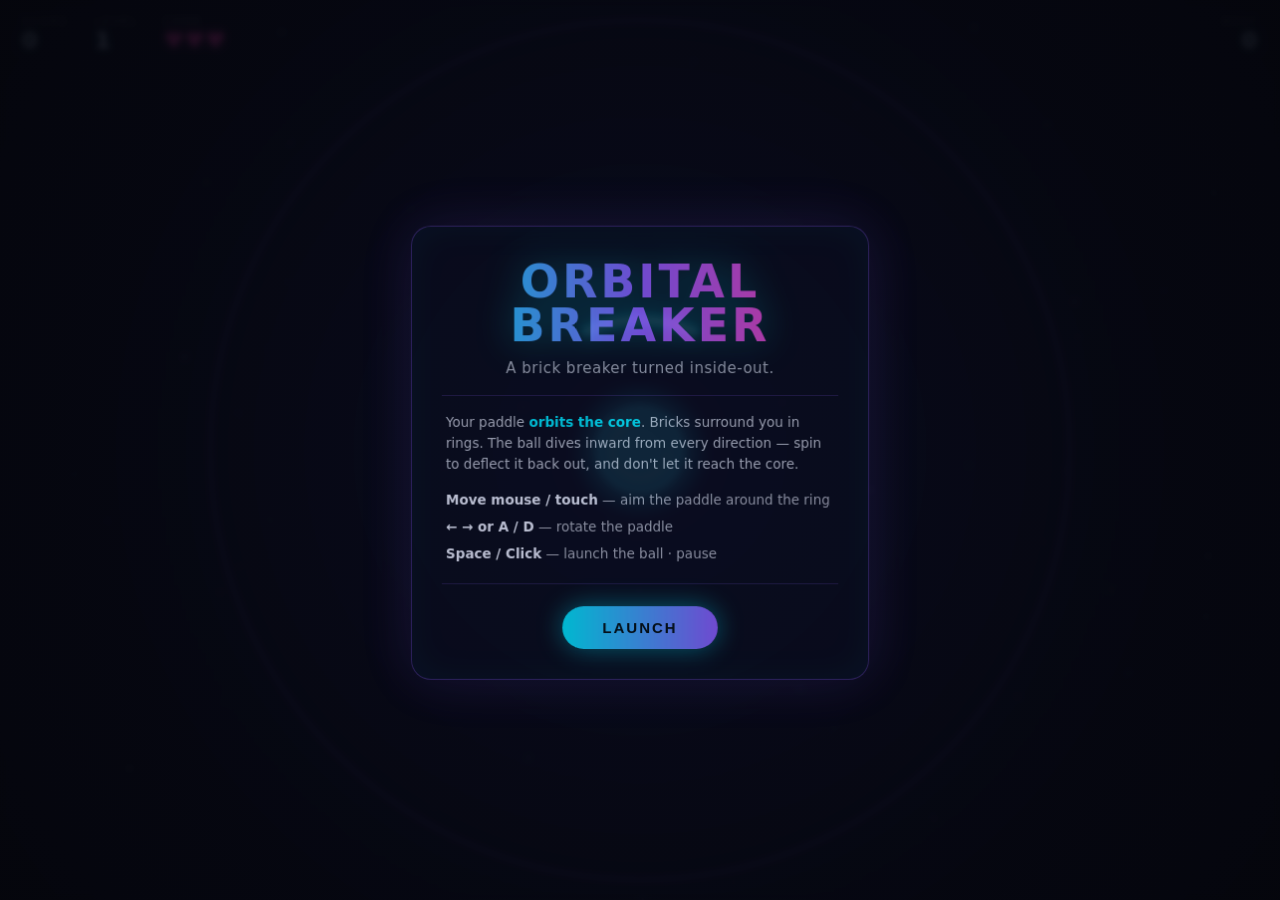
==== index.html @ a27cbde0 "Switch to branch-based GitHub Pages hosting The Actions-based Pages deploy can't run in this environ" ====
<!DOCTYPE html>
<html lang="en">
<head>
  <meta charset="UTF-8" />
  <meta name="viewport" content="width=device-width, initial-scale=1.0" />
  <title>Orbital Breaker</title>
  <meta http-equiv="refresh" content="0; url=./orbital-breaker/" />
  <link rel="canonical" href="./orbital-breaker/" />
  <style>
    html, body { height: 100%; margin: 0; background: #05060d; color: #e7ecff;
      font-family: system-ui, sans-serif; display: flex; align-items: center;
      justify-content: center; }
    a { color: #00e5ff; }
  </style>
</head>
<body>
  <p>Launching <a href="./orbital-breaker/">Orbital Breaker</a>&hellip;</p>
</body>
</html>
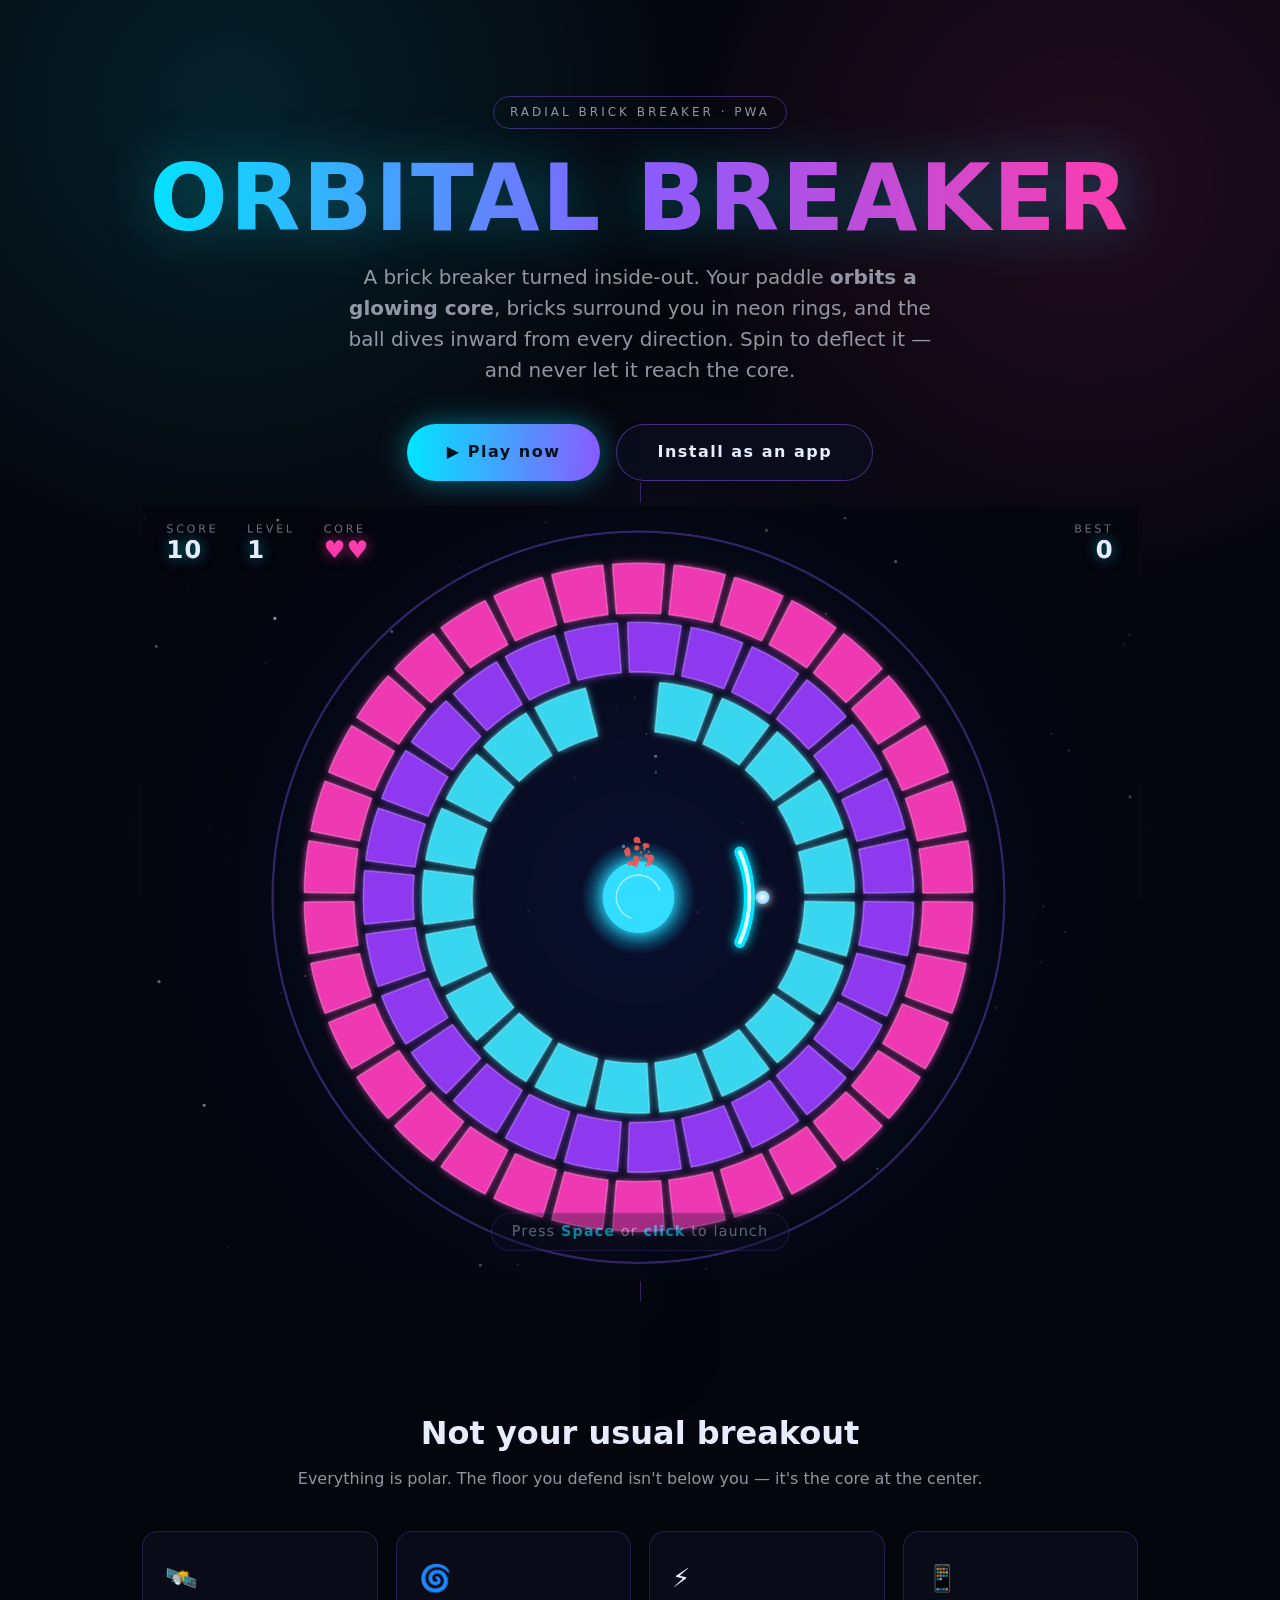
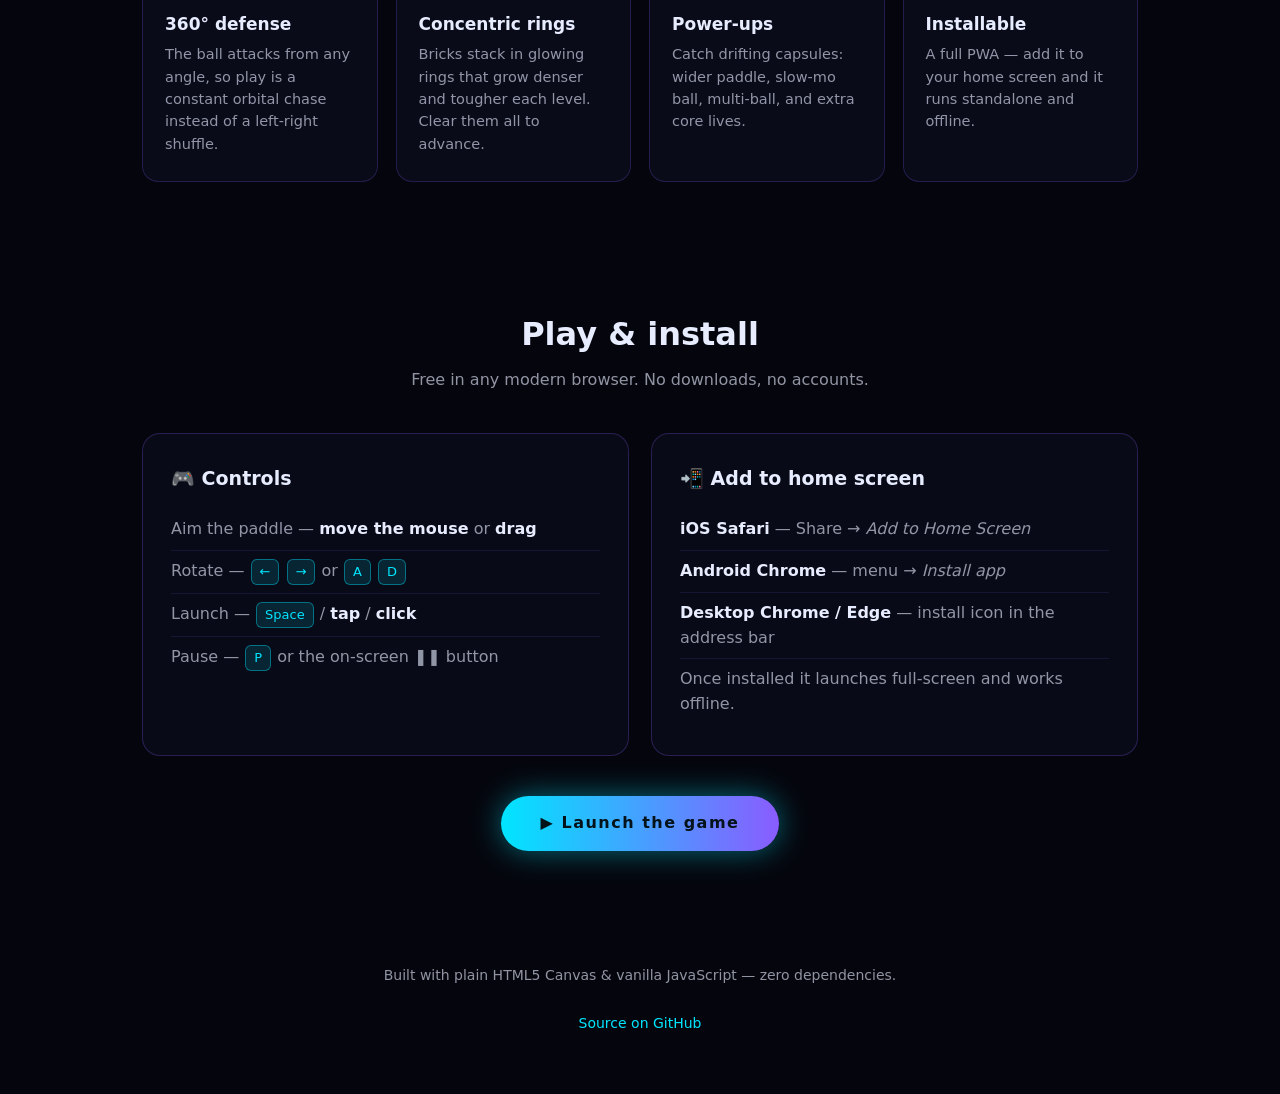
==== commit 4c55a1ac: "Add a landing page at the Pages root Replace the bare redirect with a small neon landing page that m" ====
--- a/index.html
+++ b/index.html
@@ -3,17 +3,229 @@
 <head>
   <meta charset="UTF-8" />
   <meta name="viewport" content="width=device-width, initial-scale=1.0" />
-  <title>Orbital Breaker</title>
-  <meta http-equiv="refresh" content="0; url=./orbital-breaker/" />
-  <link rel="canonical" href="./orbital-breaker/" />
+  <meta name="theme-color" content="#05060d" />
+  <title>Orbital Breaker — a brick breaker turned inside-out</title>
+  <meta name="description" content="Orbital Breaker is a radial take on brick breaker: your paddle orbits a glowing core while bricks surround you in neon rings. Play free in your browser or install it as an app." />
+  <link rel="icon" href="./orbital-breaker/apple-touch-icon.png" />
+  <link rel="apple-touch-icon" href="./orbital-breaker/apple-touch-icon.png" />
+
+  <!-- Social preview -->
+  <meta property="og:title" content="Orbital Breaker" />
+  <meta property="og:description" content="A brick breaker turned inside-out — defend the core." />
+  <meta property="og:type" content="website" />
+  <meta property="og:image" content="./orbital-breaker/icon-512.png" />
+
   <style>
-    html, body { height: 100%; margin: 0; background: #05060d; color: #e7ecff;
-      font-family: system-ui, sans-serif; display: flex; align-items: center;
-      justify-content: center; }
-    a { color: #00e5ff; }
+    :root {
+      --bg: #05060d;
+      --cyan: #00e5ff;
+      --pink: #ff3cac;
+      --violet: #8a5cff;
+      --ink: #e7ecff;
+      --muted: rgba(231, 236, 255, 0.62);
+    }
+    * { box-sizing: border-box; margin: 0; padding: 0; }
+    html { scroll-behavior: smooth; }
+    body {
+      min-height: 100%;
+      background: var(--bg);
+      color: var(--ink);
+      font-family: "Segoe UI", system-ui, -apple-system, sans-serif;
+      line-height: 1.55;
+      overflow-x: hidden;
+    }
+
+    /* animated glow backdrop */
+    .backdrop {
+      position: fixed; inset: 0; z-index: -1;
+      background:
+        radial-gradient(60vmax 60vmax at 18% 12%, rgba(0, 229, 255, 0.12), transparent 60%),
+        radial-gradient(55vmax 55vmax at 85% 20%, rgba(255, 60, 172, 0.12), transparent 60%),
+        radial-gradient(70vmax 70vmax at 50% 100%, rgba(138, 92, 255, 0.14), transparent 60%),
+        var(--bg);
+    }
+
+    .wrap { max-width: 1040px; margin: 0 auto; padding: 0 22px; }
+
+    /* ---------- hero ---------- */
+    header { padding: clamp(48px, 9vw, 96px) 0 40px; text-align: center; }
+    .badge {
+      display: inline-block;
+      font-size: 12px; letter-spacing: 3px; text-transform: uppercase;
+      color: var(--muted);
+      border: 1px solid rgba(138, 92, 255, 0.4);
+      border-radius: 999px; padding: 6px 16px; margin-bottom: 26px;
+    }
+    h1 {
+      font-size: clamp(42px, 11vw, 92px);
+      font-weight: 800; letter-spacing: 2px; line-height: 0.95;
+      background: linear-gradient(90deg, var(--cyan), var(--violet), var(--pink));
+      -webkit-background-clip: text; background-clip: text; color: transparent;
+      filter: drop-shadow(0 0 26px rgba(0, 229, 255, 0.3));
+    }
+    .tagline { margin: 20px auto 0; max-width: 620px; font-size: clamp(16px, 2.4vw, 20px); color: var(--muted); }
+
+    .cta { margin-top: 38px; display: flex; gap: 16px; justify-content: center; flex-wrap: wrap; }
+    .btn {
+      display: inline-flex; align-items: center; gap: 10px;
+      padding: 15px 40px; border-radius: 999px;
+      font-size: 16px; font-weight: 700; letter-spacing: 1.5px;
+      text-decoration: none; cursor: pointer; border: none;
+      transition: transform 0.14s ease, box-shadow 0.24s ease;
+    }
+    .btn-primary {
+      color: #04121a;
+      background: linear-gradient(90deg, var(--cyan), var(--violet));
+      box-shadow: 0 0 30px rgba(0, 229, 255, 0.45);
+    }
+    .btn-primary:hover { transform: translateY(-3px); box-shadow: 0 0 44px rgba(0, 229, 255, 0.7); }
+    .btn-ghost {
+      color: var(--ink);
+      background: rgba(13, 16, 34, 0.6);
+      border: 1px solid rgba(138, 92, 255, 0.45);
+    }
+    .btn-ghost:hover { transform: translateY(-3px); border-color: var(--cyan); }
+
+    /* ---------- screenshot ---------- */
+    .shot {
+      margin: 52px auto 0; max-width: 760px; border-radius: 18px; overflow: hidden;
+      border: 1px solid rgba(138, 92, 255, 0.35);
+      box-shadow: 0 30px 80px rgba(0, 0, 0, 0.6), 0 0 60px rgba(0, 229, 255, 0.12);
+      line-height: 0;
+    }
+    .shot img { width: 100%; height: auto; display: block; }
+
+    /* ---------- features ---------- */
+    section { padding: 64px 0; }
+    .section-title { text-align: center; font-size: clamp(24px, 4vw, 32px); font-weight: 700; margin-bottom: 8px; }
+    .section-sub { text-align: center; color: var(--muted); margin-bottom: 40px; }
+
+    .grid { display: grid; grid-template-columns: repeat(auto-fit, minmax(220px, 1fr)); gap: 18px; }
+    .card {
+      background: rgba(13, 16, 34, 0.6);
+      border: 1px solid rgba(138, 92, 255, 0.22);
+      border-radius: 16px; padding: 26px 22px;
+      transition: transform 0.16s ease, border-color 0.2s ease;
+    }
+    .card:hover { transform: translateY(-4px); border-color: rgba(0, 229, 255, 0.5); }
+    .card .ico { font-size: 26px; margin-bottom: 12px; }
+    .card h3 { font-size: 17px; margin-bottom: 6px; }
+    .card p { font-size: 14.5px; color: var(--muted); }
+
+    /* ---------- how to play / install ---------- */
+    .cols { display: grid; grid-template-columns: repeat(auto-fit, minmax(280px, 1fr)); gap: 22px; }
+    .panel {
+      background: rgba(13, 16, 34, 0.55);
+      border: 1px solid rgba(138, 92, 255, 0.25);
+      border-radius: 18px; padding: 30px 28px;
+    }
+    .panel h3 { font-size: 19px; margin-bottom: 16px; display: flex; align-items: center; gap: 10px; }
+    .panel ul { list-style: none; }
+    .panel li { padding: 8px 0; color: var(--muted); border-bottom: 1px solid rgba(138, 92, 255, 0.12); }
+    .panel li:last-child { border-bottom: none; }
+    .panel li b { color: var(--ink); }
+    kbd {
+      display: inline-block; min-width: 22px; text-align: center;
+      padding: 2px 8px; margin: 0 1px; border-radius: 6px;
+      font-family: inherit; font-size: 13px;
+      background: rgba(0, 229, 255, 0.12);
+      border: 1px solid rgba(0, 229, 255, 0.4);
+      color: var(--cyan);
+    }
+
+    /* ---------- footer ---------- */
+    footer { padding: 50px 0 60px; text-align: center; color: var(--muted); font-size: 14px; }
+    footer a { color: var(--cyan); text-decoration: none; }
+    footer a:hover { text-decoration: underline; }
+    .foot-cta { margin-bottom: 26px; }
   </style>
 </head>
 <body>
-  <p>Launching <a href="./orbital-breaker/">Orbital Breaker</a>&hellip;</p>
+  <div class="backdrop"></div>
+
+  <div class="wrap">
+    <header>
+      <span class="badge">Radial Brick Breaker · PWA</span>
+      <h1>ORBITAL BREAKER</h1>
+      <p class="tagline">
+        A brick breaker turned inside-out. Your paddle <b>orbits a glowing core</b>,
+        bricks surround you in neon rings, and the ball dives inward from every
+        direction. Spin to deflect it &mdash; and never let it reach the core.
+      </p>
+      <div class="cta">
+        <a class="btn btn-primary" href="./orbital-breaker/">▶ Play now</a>
+        <a class="btn btn-ghost" href="#install">Install as an app</a>
+      </div>
+
+      <a class="shot" href="./orbital-breaker/" aria-label="Play Orbital Breaker">
+        <img src="./orbital-breaker/screenshot.png"
+             alt="Orbital Breaker gameplay: concentric neon brick rings around a glowing central core with an orbiting cyan paddle" />
+      </a>
+    </header>
+
+    <section>
+      <h2 class="section-title">Not your usual breakout</h2>
+      <p class="section-sub">Everything is polar. The floor you defend isn't below you — it's the core at the center.</p>
+      <div class="grid">
+        <div class="card">
+          <div class="ico">🛰️</div>
+          <h3>360° defense</h3>
+          <p>The ball attacks from any angle, so play is a constant orbital chase instead of a left-right shuffle.</p>
+        </div>
+        <div class="card">
+          <div class="ico">🌀</div>
+          <h3>Concentric rings</h3>
+          <p>Bricks stack in glowing rings that grow denser and tougher each level. Clear them all to advance.</p>
+        </div>
+        <div class="card">
+          <div class="ico">⚡</div>
+          <h3>Power-ups</h3>
+          <p>Catch drifting capsules: wider paddle, slow-mo ball, multi-ball, and extra core lives.</p>
+        </div>
+        <div class="card">
+          <div class="ico">📱</div>
+          <h3>Installable</h3>
+          <p>A full PWA — add it to your home screen and it runs standalone and offline.</p>
+        </div>
+      </div>
+    </section>
+
+    <section id="install">
+      <h2 class="section-title">Play &amp; install</h2>
+      <p class="section-sub">Free in any modern browser. No downloads, no accounts.</p>
+      <div class="cols">
+        <div class="panel">
+          <h3>🎮 Controls</h3>
+          <ul>
+            <li>Aim the paddle &mdash; <b>move the mouse</b> or <b>drag</b></li>
+            <li>Rotate &mdash; <kbd>←</kbd> <kbd>→</kbd> or <kbd>A</kbd> <kbd>D</kbd></li>
+            <li>Launch &mdash; <kbd>Space</kbd> / <b>tap</b> / <b>click</b></li>
+            <li>Pause &mdash; <kbd>P</kbd> or the on-screen ❚❚ button</li>
+          </ul>
+        </div>
+        <div class="panel">
+          <h3>📲 Add to home screen</h3>
+          <ul>
+            <li><b>iOS Safari</b> &mdash; Share → <i>Add to Home Screen</i></li>
+            <li><b>Android Chrome</b> &mdash; menu → <i>Install app</i></li>
+            <li><b>Desktop Chrome / Edge</b> &mdash; install icon in the address bar</li>
+            <li>Once installed it launches full-screen and works offline.</li>
+          </ul>
+        </div>
+      </div>
+      <div class="cta" style="margin-top:40px;">
+        <a class="btn btn-primary" href="./orbital-breaker/">▶ Launch the game</a>
+      </div>
+    </section>
+  </div>
+
+  <footer>
+    <div class="wrap">
+      <div class="foot-cta">
+        Built with plain HTML5 Canvas &amp; vanilla JavaScript &mdash; zero dependencies.
+      </div>
+      <a href="https://github.com/samkaner/hello-world/tree/claude/brick-breaker-game-repo-7g0iyd/orbital-breaker">Source on GitHub</a>
+    </div>
+  </footer>
 </body>
 </html>
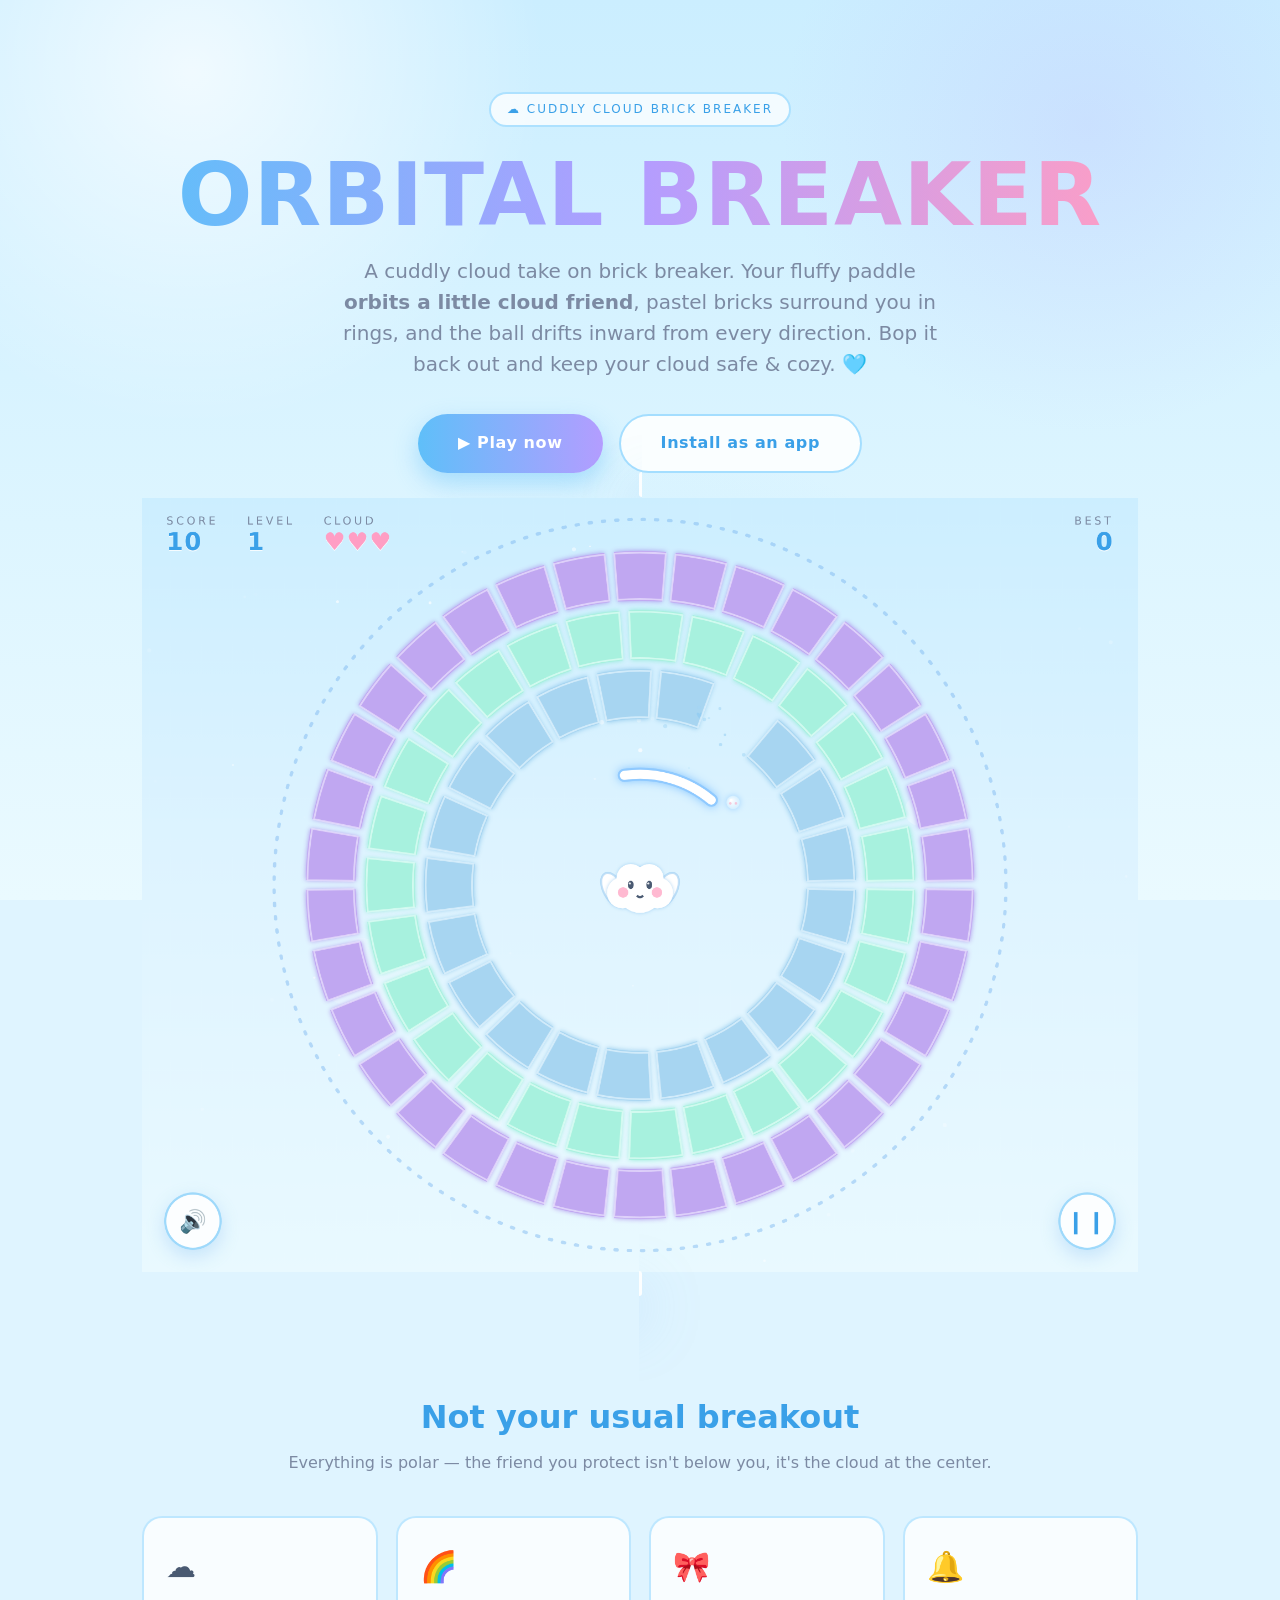
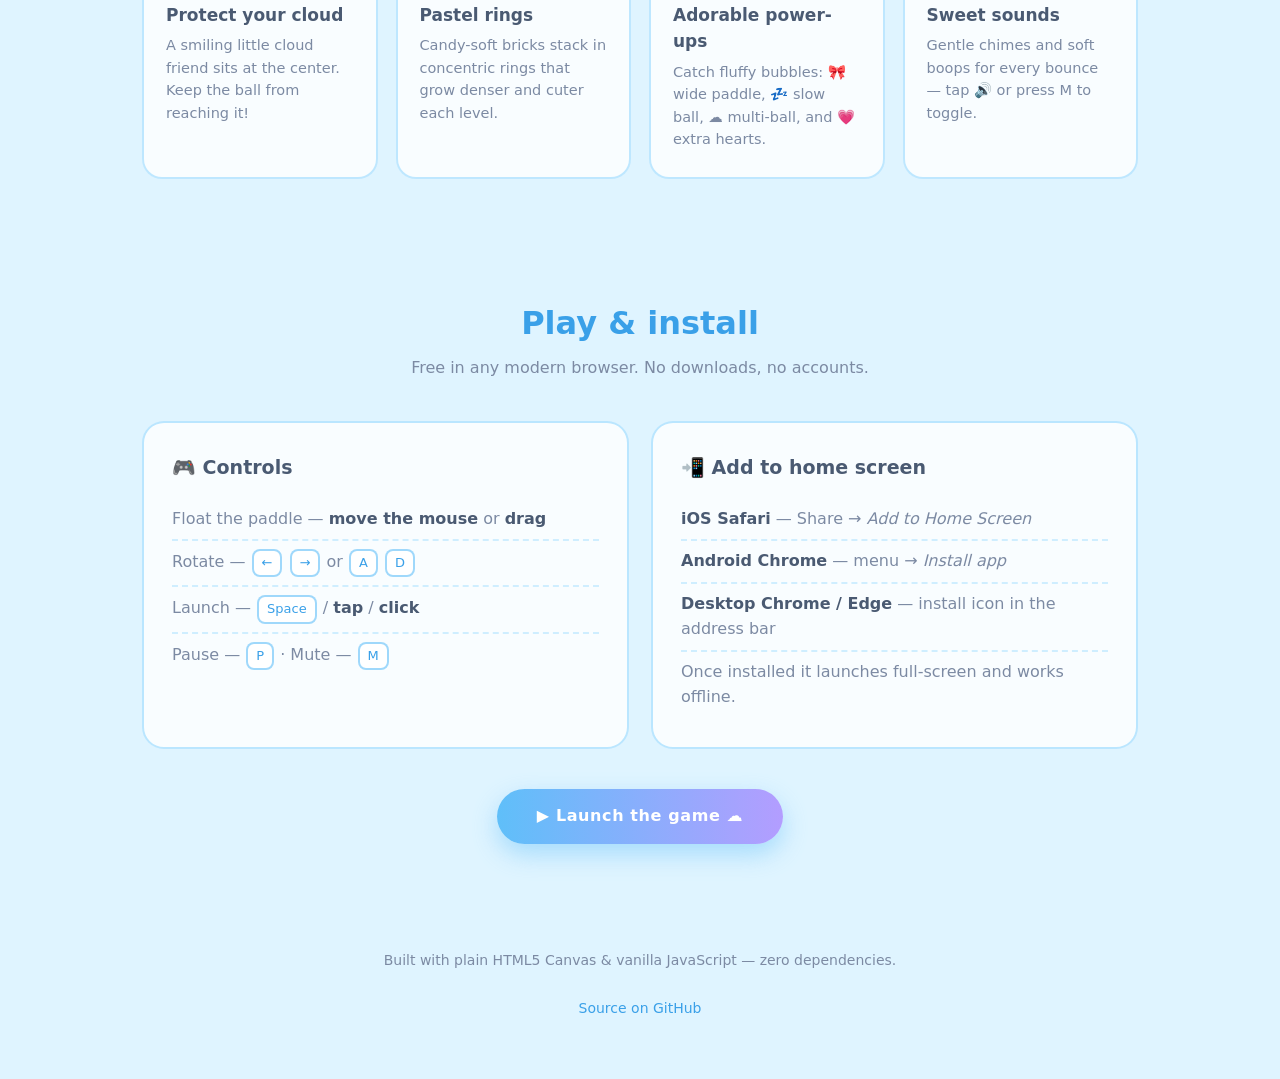
==== commit 355cb5dc: "Reskin into a cute pastel cloud theme with adorable sounds Re-theme Orbital Breaker from neon to a s" ====
--- a/index.html
+++ b/index.html
@@ -3,26 +3,27 @@
 <head>
   <meta charset="UTF-8" />
   <meta name="viewport" content="width=device-width, initial-scale=1.0" />
-  <meta name="theme-color" content="#05060d" />
-  <title>Orbital Breaker — a brick breaker turned inside-out</title>
-  <meta name="description" content="Orbital Breaker is a radial take on brick breaker: your paddle orbits a glowing core while bricks surround you in neon rings. Play free in your browser or install it as an app." />
+  <meta name="theme-color" content="#cbeeff" />
+  <title>Orbital Breaker ☁️ — a cuddly cloud brick breaker</title>
+  <meta name="description" content="Orbital Breaker is a cute cloud take on brick breaker: your fluffy paddle orbits a little cloud friend while pastel bricks surround you in rings. Play free in your browser or install it as an app." />
   <link rel="icon" href="./orbital-breaker/apple-touch-icon.png" />
   <link rel="apple-touch-icon" href="./orbital-breaker/apple-touch-icon.png" />
 
   <!-- Social preview -->
-  <meta property="og:title" content="Orbital Breaker" />
-  <meta property="og:description" content="A brick breaker turned inside-out — defend the core." />
+  <meta property="og:title" content="Orbital Breaker ☁️" />
+  <meta property="og:description" content="A cuddly cloud take on brick breaker — keep your cloud friend safe." />
   <meta property="og:type" content="website" />
   <meta property="og:image" content="./orbital-breaker/icon-512.png" />
 
   <style>
     :root {
-      --bg: #05060d;
-      --cyan: #00e5ff;
-      --pink: #ff3cac;
-      --violet: #8a5cff;
-      --ink: #e7ecff;
-      --muted: rgba(231, 236, 255, 0.62);
+      --bg: #dff4ff;
+      --blue: #5fbff9;
+      --blue-deep: #3aa0e8;
+      --pink: #ff9ec4;
+      --lav: #b39dff;
+      --ink: #4a5a72;
+      --muted: #7c8aa3;
     }
     * { box-sizing: border-box; margin: 0; padding: 0; }
     html { scroll-behavior: smooth; }
@@ -35,107 +36,107 @@
       overflow-x: hidden;
     }
 
-    /* animated glow backdrop */
+    /* soft sky backdrop with fluffy blobs */
     .backdrop {
       position: fixed; inset: 0; z-index: -1;
       background:
-        radial-gradient(60vmax 60vmax at 18% 12%, rgba(0, 229, 255, 0.12), transparent 60%),
-        radial-gradient(55vmax 55vmax at 85% 20%, rgba(255, 60, 172, 0.12), transparent 60%),
-        radial-gradient(70vmax 70vmax at 50% 100%, rgba(138, 92, 255, 0.14), transparent 60%),
-        var(--bg);
+        radial-gradient(46vmax 46vmax at 15% 8%, rgba(255, 255, 255, 0.7), transparent 60%),
+        radial-gradient(40vmax 40vmax at 85% 14%, rgba(179, 157, 255, 0.18), transparent 60%),
+        radial-gradient(60vmax 60vmax at 50% 100%, rgba(95, 191, 249, 0.16), transparent 60%),
+        linear-gradient(180deg, #cbeeff, #eafaff);
     }
 
     .wrap { max-width: 1040px; margin: 0 auto; padding: 0 22px; }
 
     /* ---------- hero ---------- */
-    header { padding: clamp(48px, 9vw, 96px) 0 40px; text-align: center; }
+    header { padding: clamp(46px, 9vw, 92px) 0 36px; text-align: center; }
     .badge {
       display: inline-block;
-      font-size: 12px; letter-spacing: 3px; text-transform: uppercase;
-      color: var(--muted);
-      border: 1px solid rgba(138, 92, 255, 0.4);
+      font-size: 12px; letter-spacing: 2px; text-transform: uppercase;
+      color: var(--blue-deep);
+      background: rgba(255, 255, 255, 0.75);
+      border: 2px solid rgba(143, 214, 255, 0.7);
       border-radius: 999px; padding: 6px 16px; margin-bottom: 26px;
     }
     h1 {
-      font-size: clamp(42px, 11vw, 92px);
-      font-weight: 800; letter-spacing: 2px; line-height: 0.95;
-      background: linear-gradient(90deg, var(--cyan), var(--violet), var(--pink));
+      font-size: clamp(40px, 11vw, 88px);
+      font-weight: 800; letter-spacing: 1px; line-height: 0.95;
+      background: linear-gradient(90deg, var(--blue), var(--lav), var(--pink));
       -webkit-background-clip: text; background-clip: text; color: transparent;
-      filter: drop-shadow(0 0 26px rgba(0, 229, 255, 0.3));
     }
     .tagline { margin: 20px auto 0; max-width: 620px; font-size: clamp(16px, 2.4vw, 20px); color: var(--muted); }
 
-    .cta { margin-top: 38px; display: flex; gap: 16px; justify-content: center; flex-wrap: wrap; }
+    .cta { margin-top: 34px; display: flex; gap: 16px; justify-content: center; flex-wrap: wrap; }
     .btn {
       display: inline-flex; align-items: center; gap: 10px;
       padding: 15px 40px; border-radius: 999px;
-      font-size: 16px; font-weight: 700; letter-spacing: 1.5px;
+      font-size: 16px; font-weight: 800; letter-spacing: 0.6px;
       text-decoration: none; cursor: pointer; border: none;
       transition: transform 0.14s ease, box-shadow 0.24s ease;
     }
     .btn-primary {
-      color: #04121a;
-      background: linear-gradient(90deg, var(--cyan), var(--violet));
-      box-shadow: 0 0 30px rgba(0, 229, 255, 0.45);
-    }
-    .btn-primary:hover { transform: translateY(-3px); box-shadow: 0 0 44px rgba(0, 229, 255, 0.7); }
+      color: #fff;
+      background: linear-gradient(90deg, var(--blue), var(--lav));
+      box-shadow: 0 10px 24px rgba(95, 191, 249, 0.45);
+    }
+    .btn-primary:hover { transform: translateY(-3px); box-shadow: 0 14px 30px rgba(95, 191, 249, 0.6); }
     .btn-ghost {
-      color: var(--ink);
-      background: rgba(13, 16, 34, 0.6);
-      border: 1px solid rgba(138, 92, 255, 0.45);
-    }
-    .btn-ghost:hover { transform: translateY(-3px); border-color: var(--cyan); }
+      color: var(--blue-deep);
+      background: rgba(255, 255, 255, 0.85);
+      border: 2px solid rgba(143, 214, 255, 0.8);
+    }
+    .btn-ghost:hover { transform: translateY(-3px); }
 
     /* ---------- screenshot ---------- */
     .shot {
-      margin: 52px auto 0; max-width: 760px; border-radius: 18px; overflow: hidden;
-      border: 1px solid rgba(138, 92, 255, 0.35);
-      box-shadow: 0 30px 80px rgba(0, 0, 0, 0.6), 0 0 60px rgba(0, 229, 255, 0.12);
+      margin: 50px auto 0; max-width: 760px; border-radius: 24px; overflow: hidden;
+      border: 3px solid rgba(255, 255, 255, 0.9);
+      box-shadow: 0 24px 60px rgba(120, 180, 240, 0.35);
       line-height: 0;
     }
     .shot img { width: 100%; height: auto; display: block; }
 
-    /* ---------- features ---------- */
-    section { padding: 64px 0; }
-    .section-title { text-align: center; font-size: clamp(24px, 4vw, 32px); font-weight: 700; margin-bottom: 8px; }
+    /* ---------- sections ---------- */
+    section { padding: 60px 0; }
+    .section-title { text-align: center; font-size: clamp(24px, 4vw, 32px); font-weight: 800; margin-bottom: 8px; color: var(--blue-deep); }
     .section-sub { text-align: center; color: var(--muted); margin-bottom: 40px; }
 
     .grid { display: grid; grid-template-columns: repeat(auto-fit, minmax(220px, 1fr)); gap: 18px; }
     .card {
-      background: rgba(13, 16, 34, 0.6);
-      border: 1px solid rgba(138, 92, 255, 0.22);
-      border-radius: 16px; padding: 26px 22px;
-      transition: transform 0.16s ease, border-color 0.2s ease;
-    }
-    .card:hover { transform: translateY(-4px); border-color: rgba(0, 229, 255, 0.5); }
-    .card .ico { font-size: 26px; margin-bottom: 12px; }
-    .card h3 { font-size: 17px; margin-bottom: 6px; }
+      background: rgba(255, 255, 255, 0.8);
+      border: 2px solid rgba(143, 214, 255, 0.55);
+      border-radius: 20px; padding: 26px 22px;
+      transition: transform 0.16s ease, box-shadow 0.2s ease;
+    }
+    .card:hover { transform: translateY(-4px); box-shadow: 0 14px 30px rgba(120, 180, 240, 0.28); }
+    .card .ico { font-size: 30px; margin-bottom: 12px; }
+    .card h3 { font-size: 17px; margin-bottom: 6px; color: var(--ink); }
     .card p { font-size: 14.5px; color: var(--muted); }
 
-    /* ---------- how to play / install ---------- */
+    /* ---------- play / install ---------- */
     .cols { display: grid; grid-template-columns: repeat(auto-fit, minmax(280px, 1fr)); gap: 22px; }
     .panel {
-      background: rgba(13, 16, 34, 0.55);
-      border: 1px solid rgba(138, 92, 255, 0.25);
-      border-radius: 18px; padding: 30px 28px;
-    }
-    .panel h3 { font-size: 19px; margin-bottom: 16px; display: flex; align-items: center; gap: 10px; }
+      background: rgba(255, 255, 255, 0.82);
+      border: 2px solid rgba(143, 214, 255, 0.6);
+      border-radius: 22px; padding: 30px 28px;
+    }
+    .panel h3 { font-size: 19px; margin-bottom: 16px; display: flex; align-items: center; gap: 10px; color: var(--ink); }
     .panel ul { list-style: none; }
-    .panel li { padding: 8px 0; color: var(--muted); border-bottom: 1px solid rgba(138, 92, 255, 0.12); }
+    .panel li { padding: 8px 0; color: var(--muted); border-bottom: 2px dashed rgba(143, 214, 255, 0.4); }
     .panel li:last-child { border-bottom: none; }
     .panel li b { color: var(--ink); }
     kbd {
       display: inline-block; min-width: 22px; text-align: center;
-      padding: 2px 8px; margin: 0 1px; border-radius: 6px;
+      padding: 2px 8px; margin: 0 1px; border-radius: 8px;
       font-family: inherit; font-size: 13px;
-      background: rgba(0, 229, 255, 0.12);
-      border: 1px solid rgba(0, 229, 255, 0.4);
-      color: var(--cyan);
+      background: #fff;
+      border: 2px solid rgba(95, 191, 249, 0.6);
+      color: var(--blue-deep);
     }
 
     /* ---------- footer ---------- */
-    footer { padding: 50px 0 60px; text-align: center; color: var(--muted); font-size: 14px; }
-    footer a { color: var(--cyan); text-decoration: none; }
+    footer { padding: 46px 0 60px; text-align: center; color: var(--muted); font-size: 14px; }
+    footer a { color: var(--blue-deep); text-decoration: none; }
     footer a:hover { text-decoration: underline; }
     .foot-cta { margin-bottom: 26px; }
   </style>
@@ -145,12 +146,13 @@
 
   <div class="wrap">
     <header>
-      <span class="badge">Radial Brick Breaker · PWA</span>
+      <span class="badge">☁️ Cuddly Cloud Brick Breaker</span>
       <h1>ORBITAL BREAKER</h1>
       <p class="tagline">
-        A brick breaker turned inside-out. Your paddle <b>orbits a glowing core</b>,
-        bricks surround you in neon rings, and the ball dives inward from every
-        direction. Spin to deflect it &mdash; and never let it reach the core.
+        A cuddly cloud take on brick breaker. Your fluffy paddle <b>orbits a
+        little cloud friend</b>, pastel bricks surround you in rings, and the ball
+        drifts inward from every direction. Bop it back out and keep your cloud
+        safe &amp; cozy. 🩵
       </p>
       <div class="cta">
         <a class="btn btn-primary" href="./orbital-breaker/">▶ Play now</a>
@@ -159,33 +161,33 @@
 
       <a class="shot" href="./orbital-breaker/" aria-label="Play Orbital Breaker">
         <img src="./orbital-breaker/screenshot.png"
-             alt="Orbital Breaker gameplay: concentric neon brick rings around a glowing central core with an orbiting cyan paddle" />
+             alt="Orbital Breaker gameplay: pastel candy brick rings around a smiling cloud friend, with a fluffy cloud paddle orbiting the center" />
       </a>
     </header>
 
     <section>
       <h2 class="section-title">Not your usual breakout</h2>
-      <p class="section-sub">Everything is polar. The floor you defend isn't below you — it's the core at the center.</p>
+      <p class="section-sub">Everything is polar &mdash; the friend you protect isn't below you, it's the cloud at the center.</p>
       <div class="grid">
         <div class="card">
-          <div class="ico">🛰️</div>
-          <h3>360° defense</h3>
-          <p>The ball attacks from any angle, so play is a constant orbital chase instead of a left-right shuffle.</p>
-        </div>
-        <div class="card">
-          <div class="ico">🌀</div>
-          <h3>Concentric rings</h3>
-          <p>Bricks stack in glowing rings that grow denser and tougher each level. Clear them all to advance.</p>
-        </div>
-        <div class="card">
-          <div class="ico">⚡</div>
-          <h3>Power-ups</h3>
-          <p>Catch drifting capsules: wider paddle, slow-mo ball, multi-ball, and extra core lives.</p>
-        </div>
-        <div class="card">
-          <div class="ico">📱</div>
-          <h3>Installable</h3>
-          <p>A full PWA — add it to your home screen and it runs standalone and offline.</p>
+          <div class="ico">☁️</div>
+          <h3>Protect your cloud</h3>
+          <p>A smiling little cloud friend sits at the center. Keep the ball from reaching it!</p>
+        </div>
+        <div class="card">
+          <div class="ico">🌈</div>
+          <h3>Pastel rings</h3>
+          <p>Candy-soft bricks stack in concentric rings that grow denser and cuter each level.</p>
+        </div>
+        <div class="card">
+          <div class="ico">🎀</div>
+          <h3>Adorable power-ups</h3>
+          <p>Catch fluffy bubbles: 🎀 wide paddle, 💤 slow ball, ☁️ multi-ball, and 💗 extra hearts.</p>
+        </div>
+        <div class="card">
+          <div class="ico">🔔</div>
+          <h3>Sweet sounds</h3>
+          <p>Gentle chimes and soft boops for every bounce &mdash; tap 🔊 or press M to toggle.</p>
         </div>
       </div>
     </section>
@@ -197,10 +199,10 @@
         <div class="panel">
           <h3>🎮 Controls</h3>
           <ul>
-            <li>Aim the paddle &mdash; <b>move the mouse</b> or <b>drag</b></li>
+            <li>Float the paddle &mdash; <b>move the mouse</b> or <b>drag</b></li>
             <li>Rotate &mdash; <kbd>←</kbd> <kbd>→</kbd> or <kbd>A</kbd> <kbd>D</kbd></li>
             <li>Launch &mdash; <kbd>Space</kbd> / <b>tap</b> / <b>click</b></li>
-            <li>Pause &mdash; <kbd>P</kbd> or the on-screen ❚❚ button</li>
+            <li>Pause &mdash; <kbd>P</kbd> &middot; Mute &mdash; <kbd>M</kbd></li>
           </ul>
         </div>
         <div class="panel">
@@ -214,7 +216,7 @@
         </div>
       </div>
       <div class="cta" style="margin-top:40px;">
-        <a class="btn btn-primary" href="./orbital-breaker/">▶ Launch the game</a>
+        <a class="btn btn-primary" href="./orbital-breaker/">▶ Launch the game ☁️</a>
       </div>
     </section>
   </div>
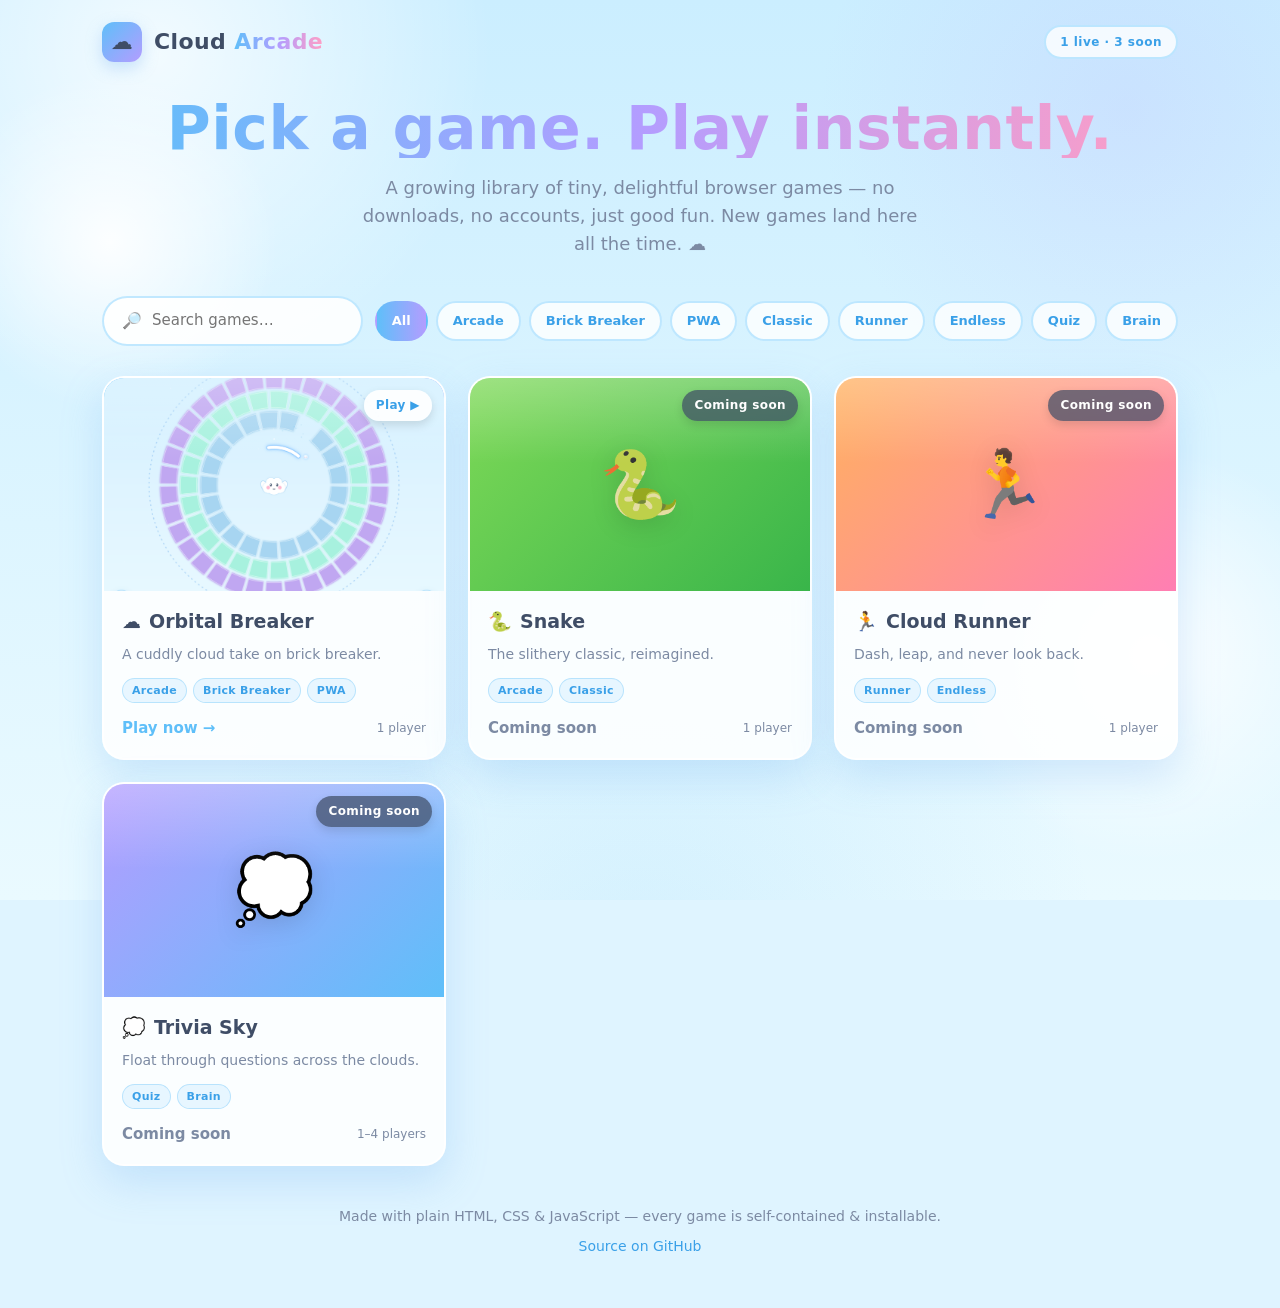
==== commit 2ae84e22: "Turn the site into Cloud Arcade — an extensible games library Restructure the root from a single gam" ====
--- a/index.html
+++ b/index.html
@@ -4,230 +4,140 @@
   <meta charset="UTF-8" />
   <meta name="viewport" content="width=device-width, initial-scale=1.0" />
   <meta name="theme-color" content="#cbeeff" />
-  <title>Orbital Breaker ☁️ — a cuddly cloud brick breaker</title>
-  <meta name="description" content="Orbital Breaker is a cute cloud take on brick breaker: your fluffy paddle orbits a little cloud friend while pastel bricks surround you in rings. Play free in your browser or install it as an app." />
-  <link rel="icon" href="./orbital-breaker/apple-touch-icon.png" />
-  <link rel="apple-touch-icon" href="./orbital-breaker/apple-touch-icon.png" />
+  <title>Cloud Arcade ☁️🎮 — a growing library of tiny, delightful games</title>
+  <meta name="description" content="Cloud Arcade is a growing library of tiny, delightful browser games. Pick a game and play instantly — no downloads, no accounts." />
+  <link rel="icon" href="data:image/svg+xml,%3Csvg xmlns='http://www.w3.org/2000/svg' viewBox='0 0 100 100'%3E%3Cellipse cx='30' cy='52' rx='12' ry='20' fill='white'/%3E%3Cellipse cx='70' cy='52' rx='12' ry='20' fill='white'/%3E%3Ccircle cx='50' cy='56' r='26' fill='white'/%3E%3Ccircle cx='34' cy='40' r='16' fill='white'/%3E%3Ccircle cx='66' cy='40' r='16' fill='white'/%3E%3Ccircle cx='42' cy='52' r='3' fill='%234a5a72'/%3E%3Ccircle cx='58' cy='52' r='3' fill='%234a5a72'/%3E%3Ccircle cx='36' cy='58' r='4' fill='%23ff9ec4'/%3E%3Ccircle cx='64' cy='58' r='4' fill='%23ff9ec4'/%3E%3C/svg%3E" />
 
-  <!-- Social preview -->
-  <meta property="og:title" content="Orbital Breaker ☁️" />
-  <meta property="og:description" content="A cuddly cloud take on brick breaker — keep your cloud friend safe." />
+  <meta property="og:title" content="Cloud Arcade ☁️🎮" />
+  <meta property="og:description" content="A growing library of tiny, delightful browser games." />
   <meta property="og:type" content="website" />
-  <meta property="og:image" content="./orbital-breaker/icon-512.png" />
 
-  <style>
-    :root {
-      --bg: #dff4ff;
-      --blue: #5fbff9;
-      --blue-deep: #3aa0e8;
-      --pink: #ff9ec4;
-      --lav: #b39dff;
-      --ink: #4a5a72;
-      --muted: #7c8aa3;
-    }
-    * { box-sizing: border-box; margin: 0; padding: 0; }
-    html { scroll-behavior: smooth; }
-    body {
-      min-height: 100%;
-      background: var(--bg);
-      color: var(--ink);
-      font-family: "Segoe UI", system-ui, -apple-system, sans-serif;
-      line-height: 1.55;
-      overflow-x: hidden;
-    }
-
-    /* soft sky backdrop with fluffy blobs */
-    .backdrop {
-      position: fixed; inset: 0; z-index: -1;
-      background:
-        radial-gradient(46vmax 46vmax at 15% 8%, rgba(255, 255, 255, 0.7), transparent 60%),
-        radial-gradient(40vmax 40vmax at 85% 14%, rgba(179, 157, 255, 0.18), transparent 60%),
-        radial-gradient(60vmax 60vmax at 50% 100%, rgba(95, 191, 249, 0.16), transparent 60%),
-        linear-gradient(180deg, #cbeeff, #eafaff);
-    }
-
-    .wrap { max-width: 1040px; margin: 0 auto; padding: 0 22px; }
-
-    /* ---------- hero ---------- */
-    header { padding: clamp(46px, 9vw, 92px) 0 36px; text-align: center; }
-    .badge {
-      display: inline-block;
-      font-size: 12px; letter-spacing: 2px; text-transform: uppercase;
-      color: var(--blue-deep);
-      background: rgba(255, 255, 255, 0.75);
-      border: 2px solid rgba(143, 214, 255, 0.7);
-      border-radius: 999px; padding: 6px 16px; margin-bottom: 26px;
-    }
-    h1 {
-      font-size: clamp(40px, 11vw, 88px);
-      font-weight: 800; letter-spacing: 1px; line-height: 0.95;
-      background: linear-gradient(90deg, var(--blue), var(--lav), var(--pink));
-      -webkit-background-clip: text; background-clip: text; color: transparent;
-    }
-    .tagline { margin: 20px auto 0; max-width: 620px; font-size: clamp(16px, 2.4vw, 20px); color: var(--muted); }
-
-    .cta { margin-top: 34px; display: flex; gap: 16px; justify-content: center; flex-wrap: wrap; }
-    .btn {
-      display: inline-flex; align-items: center; gap: 10px;
-      padding: 15px 40px; border-radius: 999px;
-      font-size: 16px; font-weight: 800; letter-spacing: 0.6px;
-      text-decoration: none; cursor: pointer; border: none;
-      transition: transform 0.14s ease, box-shadow 0.24s ease;
-    }
-    .btn-primary {
-      color: #fff;
-      background: linear-gradient(90deg, var(--blue), var(--lav));
-      box-shadow: 0 10px 24px rgba(95, 191, 249, 0.45);
-    }
-    .btn-primary:hover { transform: translateY(-3px); box-shadow: 0 14px 30px rgba(95, 191, 249, 0.6); }
-    .btn-ghost {
-      color: var(--blue-deep);
-      background: rgba(255, 255, 255, 0.85);
-      border: 2px solid rgba(143, 214, 255, 0.8);
-    }
-    .btn-ghost:hover { transform: translateY(-3px); }
-
-    /* ---------- screenshot ---------- */
-    .shot {
-      margin: 50px auto 0; max-width: 760px; border-radius: 24px; overflow: hidden;
-      border: 3px solid rgba(255, 255, 255, 0.9);
-      box-shadow: 0 24px 60px rgba(120, 180, 240, 0.35);
-      line-height: 0;
-    }
-    .shot img { width: 100%; height: auto; display: block; }
-
-    /* ---------- sections ---------- */
-    section { padding: 60px 0; }
-    .section-title { text-align: center; font-size: clamp(24px, 4vw, 32px); font-weight: 800; margin-bottom: 8px; color: var(--blue-deep); }
-    .section-sub { text-align: center; color: var(--muted); margin-bottom: 40px; }
-
-    .grid { display: grid; grid-template-columns: repeat(auto-fit, minmax(220px, 1fr)); gap: 18px; }
-    .card {
-      background: rgba(255, 255, 255, 0.8);
-      border: 2px solid rgba(143, 214, 255, 0.55);
-      border-radius: 20px; padding: 26px 22px;
-      transition: transform 0.16s ease, box-shadow 0.2s ease;
-    }
-    .card:hover { transform: translateY(-4px); box-shadow: 0 14px 30px rgba(120, 180, 240, 0.28); }
-    .card .ico { font-size: 30px; margin-bottom: 12px; }
-    .card h3 { font-size: 17px; margin-bottom: 6px; color: var(--ink); }
-    .card p { font-size: 14.5px; color: var(--muted); }
-
-    /* ---------- play / install ---------- */
-    .cols { display: grid; grid-template-columns: repeat(auto-fit, minmax(280px, 1fr)); gap: 22px; }
-    .panel {
-      background: rgba(255, 255, 255, 0.82);
-      border: 2px solid rgba(143, 214, 255, 0.6);
-      border-radius: 22px; padding: 30px 28px;
-    }
-    .panel h3 { font-size: 19px; margin-bottom: 16px; display: flex; align-items: center; gap: 10px; color: var(--ink); }
-    .panel ul { list-style: none; }
-    .panel li { padding: 8px 0; color: var(--muted); border-bottom: 2px dashed rgba(143, 214, 255, 0.4); }
-    .panel li:last-child { border-bottom: none; }
-    .panel li b { color: var(--ink); }
-    kbd {
-      display: inline-block; min-width: 22px; text-align: center;
-      padding: 2px 8px; margin: 0 1px; border-radius: 8px;
-      font-family: inherit; font-size: 13px;
-      background: #fff;
-      border: 2px solid rgba(95, 191, 249, 0.6);
-      color: var(--blue-deep);
-    }
-
-    /* ---------- footer ---------- */
-    footer { padding: 46px 0 60px; text-align: center; color: var(--muted); font-size: 14px; }
-    footer a { color: var(--blue-deep); text-decoration: none; }
-    footer a:hover { text-decoration: underline; }
-    .foot-cta { margin-bottom: 26px; }
-  </style>
+  <link rel="stylesheet" href="arcade.css" />
 </head>
 <body>
-  <div class="backdrop"></div>
+  <div class="sky"></div>
 
   <div class="wrap">
-    <header>
-      <span class="badge">☁️ Cuddly Cloud Brick Breaker</span>
-      <h1>ORBITAL BREAKER</h1>
-      <p class="tagline">
-        A cuddly cloud take on brick breaker. Your fluffy paddle <b>orbits a
-        little cloud friend</b>, pastel bricks surround you in rings, and the ball
-        drifts inward from every direction. Bop it back out and keep your cloud
-        safe &amp; cozy. 🩵
-      </p>
-      <div class="cta">
-        <a class="btn btn-primary" href="./orbital-breaker/">▶ Play now</a>
-        <a class="btn btn-ghost" href="#install">Install as an app</a>
+    <div class="topbar">
+      <div class="brand">
+        <span class="logo">☁️</span> <span>Cloud <b>Arcade</b></span>
       </div>
+      <div class="spacer"></div>
+      <span class="pill" id="count-pill">…</span>
+    </div>
 
-      <a class="shot" href="./orbital-breaker/" aria-label="Play Orbital Breaker">
-        <img src="./orbital-breaker/screenshot.png"
-             alt="Orbital Breaker gameplay: pastel candy brick rings around a smiling cloud friend, with a fluffy cloud paddle orbiting the center" />
-      </a>
+    <header class="hero">
+      <h1>Pick a game. Play instantly.</h1>
+      <p>A growing library of tiny, delightful browser games — no downloads,
+         no accounts, just good fun. New games land here all the time. ☁️</p>
     </header>
 
-    <section>
-      <h2 class="section-title">Not your usual breakout</h2>
-      <p class="section-sub">Everything is polar &mdash; the friend you protect isn't below you, it's the cloud at the center.</p>
-      <div class="grid">
-        <div class="card">
-          <div class="ico">☁️</div>
-          <h3>Protect your cloud</h3>
-          <p>A smiling little cloud friend sits at the center. Keep the ball from reaching it!</p>
-        </div>
-        <div class="card">
-          <div class="ico">🌈</div>
-          <h3>Pastel rings</h3>
-          <p>Candy-soft bricks stack in concentric rings that grow denser and cuter each level.</p>
-        </div>
-        <div class="card">
-          <div class="ico">🎀</div>
-          <h3>Adorable power-ups</h3>
-          <p>Catch fluffy bubbles: 🎀 wide paddle, 💤 slow ball, ☁️ multi-ball, and 💗 extra hearts.</p>
-        </div>
-        <div class="card">
-          <div class="ico">🔔</div>
-          <h3>Sweet sounds</h3>
-          <p>Gentle chimes and soft boops for every bounce &mdash; tap 🔊 or press M to toggle.</p>
-        </div>
-      </div>
-    </section>
+    <div class="toolbar">
+      <label class="search">
+        <span class="ico">🔎</span>
+        <input id="search" type="search" placeholder="Search games…" aria-label="Search games" autocomplete="off" />
+      </label>
+      <div class="chips" id="chips"></div>
+    </div>
 
-    <section id="install">
-      <h2 class="section-title">Play &amp; install</h2>
-      <p class="section-sub">Free in any modern browser. No downloads, no accounts.</p>
-      <div class="cols">
-        <div class="panel">
-          <h3>🎮 Controls</h3>
-          <ul>
-            <li>Float the paddle &mdash; <b>move the mouse</b> or <b>drag</b></li>
-            <li>Rotate &mdash; <kbd>←</kbd> <kbd>→</kbd> or <kbd>A</kbd> <kbd>D</kbd></li>
-            <li>Launch &mdash; <kbd>Space</kbd> / <b>tap</b> / <b>click</b></li>
-            <li>Pause &mdash; <kbd>P</kbd> &middot; Mute &mdash; <kbd>M</kbd></li>
-          </ul>
-        </div>
-        <div class="panel">
-          <h3>📲 Add to home screen</h3>
-          <ul>
-            <li><b>iOS Safari</b> &mdash; Share → <i>Add to Home Screen</i></li>
-            <li><b>Android Chrome</b> &mdash; menu → <i>Install app</i></li>
-            <li><b>Desktop Chrome / Edge</b> &mdash; install icon in the address bar</li>
-            <li>Once installed it launches full-screen and works offline.</li>
-          </ul>
-        </div>
-      </div>
-      <div class="cta" style="margin-top:40px;">
-        <a class="btn btn-primary" href="./orbital-breaker/">▶ Launch the game ☁️</a>
-      </div>
-    </section>
+    <main class="grid" id="grid" aria-live="polite"></main>
+    <p class="empty" id="empty" hidden>No games match that. Try another search. 🔍</p>
   </div>
 
   <footer>
-    <div class="wrap">
-      <div class="foot-cta">
-        Built with plain HTML5 Canvas &amp; vanilla JavaScript &mdash; zero dependencies.
-      </div>
-      <a href="https://github.com/samkaner/hello-world/tree/claude/brick-breaker-game-repo-7g0iyd/orbital-breaker">Source on GitHub</a>
-    </div>
+    <div class="made">Made with plain HTML, CSS &amp; JavaScript — every game is self-contained &amp; installable.</div>
+    <a href="https://github.com/samkaner/hello-world">Source on GitHub</a>
   </footer>
+
+  <script src="games.js"></script>
+  <script>
+    (function () {
+      var games = window.GAMES || [];
+      var grid = document.getElementById("grid");
+      var empty = document.getElementById("empty");
+      var chipsEl = document.getElementById("chips");
+      var searchEl = document.getElementById("search");
+      document.getElementById("count-pill").textContent =
+        games.filter(function (g) { return g.status === "live"; }).length + " live · " +
+        games.filter(function (g) { return g.status === "soon"; }).length + " soon";
+
+      // build tag filter chips from the registry (dynamic)
+      var allTags = ["All"];
+      games.forEach(function (g) {
+        (g.tags || []).forEach(function (t) { if (allTags.indexOf(t) < 0) allTags.push(t); });
+      });
+      var activeTag = "All";
+      var query = "";
+
+      allTags.forEach(function (t) {
+        var c = document.createElement("button");
+        c.className = "chip" + (t === "All" ? " active" : "");
+        c.textContent = t;
+        c.onclick = function () {
+          activeTag = t;
+          Array.prototype.forEach.call(chipsEl.children, function (el) { el.classList.remove("active"); });
+          c.classList.add("active");
+          render();
+        };
+        chipsEl.appendChild(c);
+      });
+
+      function matches(g) {
+        var okTag = activeTag === "All" || (g.tags || []).indexOf(activeTag) >= 0;
+        var hay = (g.title + " " + g.tagline + " " + (g.tags || []).join(" ") + " " + (g.description || "")).toLowerCase();
+        var okQ = !query || hay.indexOf(query) >= 0;
+        return okTag && okQ;
+      }
+
+      function card(g) {
+        var live = g.status === "live";
+        var el = document.createElement(live ? "a" : "div");
+        el.className = "card " + (live ? "live" : "soon");
+        if (live) el.href = "game.html?id=" + encodeURIComponent(g.id);
+
+        var cover = '<div class="cover" style="--c1:' + g.accent + ';--c2:' + g.accent2 + '">';
+        if (live && g.screenshot) {
+          cover += '<img src="' + g.screenshot + '" alt="' + g.title + ' gameplay" loading="lazy" />';
+        } else {
+          cover += '<span class="big-emoji">' + g.emoji + '</span>';
+        }
+        cover += '<span class="shine"></span>';
+        cover += '<span class="badge' + (live ? "" : " soon") + '">' + (live ? "Play ▶" : "Coming soon") + "</span>";
+        cover += "</div>";
+
+        var tags = (g.tags || []).map(function (t) { return '<span class="tag">' + t + "</span>"; }).join("");
+
+        el.innerHTML =
+          cover +
+          '<div class="card-body">' +
+            '<div class="card-title"><span>' + g.emoji + "</span> " + g.title + "</div>" +
+            '<div class="card-tagline">' + g.tagline + "</div>" +
+            '<div class="tags">' + tags + "</div>" +
+            '<div class="card-foot">' +
+              (live ? '<span class="play-link" style="color:' + g.accent + '">Play now →</span>'
+                    : '<span class="play-link" style="color:var(--muted)">Coming soon</span>') +
+              '<span class="players">' + (g.players || "") + "</span>" +
+            "</div>" +
+          "</div>";
+        return el;
+      }
+
+      function render() {
+        var list = games.filter(matches);
+        // live games first, then soon
+        list.sort(function (a, b) { return (a.status === "live" ? 0 : 1) - (b.status === "live" ? 0 : 1); });
+        grid.innerHTML = "";
+        list.forEach(function (g) { grid.appendChild(card(g)); });
+        empty.hidden = list.length > 0;
+      }
+
+      searchEl.addEventListener("input", function () {
+        query = searchEl.value.trim().toLowerCase();
+        render();
+      });
+
+      render();
+    })();
+  </script>
 </body>
 </html>
--- a/arcade.css
+++ b/arcade.css
@@ -0,0 +1,214 @@
+/* ============================================================
+   CLOUD ARCADE — shared design system (hub + game landings)
+   ============================================================ */
+:root {
+  --bg: #dff4ff;
+  --ink: #3f4d66;
+  --muted: #7c8aa3;
+  --line: rgba(143, 214, 255, 0.55);
+  --card: rgba(255, 255, 255, 0.86);
+  --blue: #5fbff9;
+  --blue-deep: #3aa0e8;
+  --lav: #b39dff;
+  --pink: #ff9ec4;
+  /* per-game accents (overridden inline) */
+  --accent: #5fbff9;
+  --accent2: #b39dff;
+  --radius: 22px;
+  --shadow: 0 16px 40px rgba(120, 180, 240, 0.28);
+  --font: "Segoe UI", system-ui, -apple-system, "Helvetica Neue", sans-serif;
+}
+
+* { box-sizing: border-box; margin: 0; padding: 0; }
+html { scroll-behavior: smooth; }
+body {
+  min-height: 100%;
+  background: var(--bg);
+  color: var(--ink);
+  font-family: var(--font);
+  line-height: 1.55;
+  -webkit-font-smoothing: antialiased;
+  overflow-x: hidden;
+}
+
+/* soft sky backdrop with fluffy blobs */
+.sky {
+  position: fixed; inset: 0; z-index: -1;
+  background:
+    radial-gradient(44vmax 44vmax at 12% 6%, rgba(255,255,255,0.75), transparent 60%),
+    radial-gradient(40vmax 40vmax at 88% 12%, rgba(179,157,255,0.16), transparent 60%),
+    radial-gradient(60vmax 60vmax at 50% 108%, rgba(95,191,249,0.16), transparent 60%),
+    linear-gradient(180deg, #cbeeff, #eafaff);
+}
+.sky::before, .sky::after {
+  content: ""; position: absolute; border-radius: 50%;
+  background: radial-gradient(circle, rgba(255,255,255,0.9), rgba(255,255,255,0) 70%);
+}
+.sky::before { width: 340px; height: 340px; top: 8%; left: -60px; }
+.sky::after  { width: 420px; height: 420px; bottom: 4%; right: -80px; }
+
+.wrap { max-width: 1120px; margin: 0 auto; padding: 0 22px; }
+
+a { color: var(--blue-deep); text-decoration: none; }
+a:hover { text-decoration: underline; }
+
+/* ---------- buttons ---------- */
+.btn {
+  display: inline-flex; align-items: center; gap: 10px;
+  padding: 14px 34px; border-radius: 999px;
+  font: inherit; font-size: 16px; font-weight: 800; letter-spacing: 0.4px;
+  cursor: pointer; border: none; text-decoration: none;
+  transition: transform 0.14s ease, box-shadow 0.24s ease, background 0.2s ease;
+}
+.btn:hover { text-decoration: none; }
+.btn-primary {
+  color: #fff;
+  background: linear-gradient(90deg, var(--accent), var(--accent2));
+  box-shadow: 0 10px 24px rgba(95, 191, 249, 0.4);
+}
+.btn-primary:hover { transform: translateY(-3px); box-shadow: 0 14px 30px rgba(95, 191, 249, 0.55); }
+.btn-ghost {
+  color: var(--blue-deep);
+  background: rgba(255, 255, 255, 0.85);
+  border: 2px solid var(--line);
+}
+.btn-ghost:hover { transform: translateY(-3px); }
+.btn:disabled, .btn.is-disabled { opacity: 0.6; cursor: not-allowed; box-shadow: none; }
+
+/* ---------- top bar ---------- */
+.topbar {
+  display: flex; align-items: center; gap: 14px;
+  padding: 22px 0 6px;
+}
+.brand {
+  display: flex; align-items: center; gap: 12px;
+  font-weight: 900; letter-spacing: 0.4px; font-size: 22px; color: var(--ink);
+}
+.brand .logo {
+  width: 40px; height: 40px; border-radius: 12px;
+  display: grid; place-items: center; font-size: 22px;
+  background: linear-gradient(135deg, var(--blue), var(--lav));
+  box-shadow: 0 6px 16px rgba(120, 180, 240, 0.35);
+}
+.brand b { background: linear-gradient(90deg, var(--blue), var(--lav), var(--pink));
+  -webkit-background-clip: text; background-clip: text; color: transparent; }
+.topbar .spacer { flex: 1; }
+.pill {
+  font-size: 12px; font-weight: 700; letter-spacing: 0.5px;
+  color: var(--blue-deep); background: rgba(255,255,255,0.8);
+  border: 2px solid var(--line); border-radius: 999px; padding: 6px 14px;
+}
+
+/* ---------- hub hero ---------- */
+.hero { text-align: center; padding: 30px 0 8px; }
+.hero h1 {
+  font-size: clamp(34px, 7vw, 60px); font-weight: 900; letter-spacing: 0.5px; line-height: 1;
+  background: linear-gradient(90deg, var(--blue), var(--lav), var(--pink));
+  -webkit-background-clip: text; background-clip: text; color: transparent;
+}
+.hero p { margin: 16px auto 0; max-width: 560px; color: var(--muted); font-size: clamp(15px, 2.2vw, 18px); }
+
+/* ---------- search + filters ---------- */
+.toolbar {
+  display: flex; flex-wrap: wrap; gap: 12px; align-items: center; justify-content: center;
+  margin: 30px 0 26px;
+}
+.search {
+  flex: 1 1 260px; max-width: 420px;
+  display: flex; align-items: center; gap: 10px;
+  background: rgba(255,255,255,0.9); border: 2px solid var(--line);
+  border-radius: 999px; padding: 11px 18px;
+}
+.search input { border: none; outline: none; background: none; font: inherit; font-size: 15px; width: 100%; color: var(--ink); }
+.search .ico { font-size: 16px; opacity: 0.7; }
+.chips { display: flex; flex-wrap: wrap; gap: 8px; justify-content: center; }
+.chip {
+  font: inherit; font-size: 13px; font-weight: 700; cursor: pointer;
+  color: var(--blue-deep); background: rgba(255,255,255,0.8);
+  border: 2px solid var(--line); border-radius: 999px; padding: 8px 15px;
+  transition: transform 0.12s ease, background 0.2s ease, color 0.2s ease;
+}
+.chip:hover { transform: translateY(-2px); }
+.chip.active { color: #fff; background: linear-gradient(90deg, var(--blue), var(--lav)); border-color: transparent; }
+
+/* ---------- game grid ---------- */
+.grid {
+  display: grid; gap: 22px;
+  grid-template-columns: repeat(auto-fill, minmax(258px, 1fr));
+  padding: 4px 0 10px;
+}
+.card {
+  display: flex; flex-direction: column; overflow: hidden;
+  background: var(--card); border: 2px solid rgba(255,255,255,0.9);
+  border-radius: var(--radius); box-shadow: var(--shadow);
+  color: var(--ink); text-decoration: none;
+  transition: transform 0.16s ease, box-shadow 0.2s ease;
+}
+.card:hover { text-decoration: none; }
+.card.live:hover { transform: translateY(-6px); box-shadow: 0 24px 50px rgba(120, 180, 240, 0.4); }
+.card.soon { cursor: default; }
+.cover {
+  position: relative; aspect-ratio: 16 / 10; overflow: hidden;
+  display: grid; place-items: center;
+  background: linear-gradient(135deg, var(--c1), var(--c2));
+}
+.cover img { position: absolute; inset: 0; width: 100%; height: 100%; object-fit: cover; }
+.cover .big-emoji { font-size: 66px; filter: drop-shadow(0 6px 12px rgba(0,0,0,0.12)); }
+.cover .shine { position: absolute; inset: 0;
+  background: linear-gradient(180deg, rgba(255,255,255,0.25), rgba(255,255,255,0) 40%); }
+.badge {
+  position: absolute; top: 12px; right: 12px; z-index: 2;
+  font-size: 12px; font-weight: 800; letter-spacing: 0.4px;
+  padding: 6px 12px; border-radius: 999px;
+  background: rgba(255,255,255,0.92); color: var(--blue-deep);
+  box-shadow: 0 4px 10px rgba(0,0,0,0.12);
+}
+.badge.soon { background: rgba(63, 77, 102, 0.72); color: #fff; }
+.card-body { padding: 16px 18px 18px; display: flex; flex-direction: column; gap: 8px; flex: 1; }
+.card-title { font-size: 19px; font-weight: 800; display: flex; align-items: center; gap: 8px; }
+.card-tagline { font-size: 14px; color: var(--muted); flex: 1; }
+.tags { display: flex; flex-wrap: wrap; gap: 6px; margin-top: 4px; }
+.tag { font-size: 11px; font-weight: 700; letter-spacing: 0.3px; color: var(--blue-deep);
+  background: rgba(95,191,249,0.12); border: 1px solid rgba(95,191,249,0.35);
+  border-radius: 999px; padding: 3px 9px; }
+.card-foot { display: flex; align-items: center; justify-content: space-between; margin-top: 6px; }
+.play-link { font-weight: 800; color: var(--accent, var(--blue-deep)); font-size: 15px; }
+.players { font-size: 12px; color: var(--muted); }
+
+.empty { text-align: center; color: var(--muted); padding: 50px 0; font-size: 16px; }
+
+/* ---------- game landing ---------- */
+.back { display: inline-flex; align-items: center; gap: 8px; font-weight: 700; margin: 22px 0 6px; }
+.game-hero { display: grid; grid-template-columns: 1.05fr 1fr; gap: 40px; align-items: center; padding: 18px 0 40px; }
+@media (max-width: 820px) { .game-hero { grid-template-columns: 1fr; gap: 26px; } }
+.game-hero .emoji-title { font-size: clamp(34px, 6vw, 54px); font-weight: 900; line-height: 1.02;
+  display: flex; align-items: center; gap: 14px; }
+.game-hero .emoji-title .e { font-size: 1.1em; }
+.game-hero h1 span { background: linear-gradient(90deg, var(--accent), var(--accent2));
+  -webkit-background-clip: text; background-clip: text; color: transparent; }
+.game-tagline { font-size: clamp(17px, 2.4vw, 21px); color: var(--muted); margin-top: 14px; }
+.game-desc { margin-top: 16px; font-size: 15.5px; color: var(--ink); }
+.game-cta { margin-top: 26px; display: flex; gap: 14px; flex-wrap: wrap; }
+.shot {
+  border-radius: 24px; overflow: hidden; line-height: 0;
+  border: 3px solid rgba(255,255,255,0.9); box-shadow: var(--shadow);
+}
+.shot img { width: 100%; height: auto; display: block; }
+.shot.placeholder { aspect-ratio: 16/11; display: grid; place-items: center; line-height: 1;
+  background: linear-gradient(135deg, var(--accent), var(--accent2)); }
+.shot.placeholder .big-emoji { font-size: 96px; filter: drop-shadow(0 8px 16px rgba(0,0,0,0.15)); }
+
+.panels { display: grid; grid-template-columns: repeat(auto-fit, minmax(280px, 1fr)); gap: 22px; padding-bottom: 30px; }
+.panel { background: var(--card); border: 2px solid var(--line); border-radius: var(--radius); padding: 26px 26px; }
+.panel h3 { font-size: 18px; margin-bottom: 14px; display: flex; align-items: center; gap: 9px; }
+.panel ul { list-style: none; }
+.panel li { padding: 8px 0; color: var(--muted); border-bottom: 2px dashed rgba(143,214,255,0.4); }
+.panel li:last-child { border-bottom: none; }
+.panel li b { color: var(--ink); }
+kbd { display: inline-block; min-width: 22px; text-align: center; padding: 2px 8px; margin: 0 1px;
+  border-radius: 8px; font: inherit; font-size: 13px; background: #fff;
+  border: 2px solid rgba(95,191,249,0.6); color: var(--blue-deep); }
+
+/* ---------- footer ---------- */
+footer { padding: 30px 0 50px; text-align: center; color: var(--muted); font-size: 14px; }
+footer .made { margin-bottom: 8px; }
